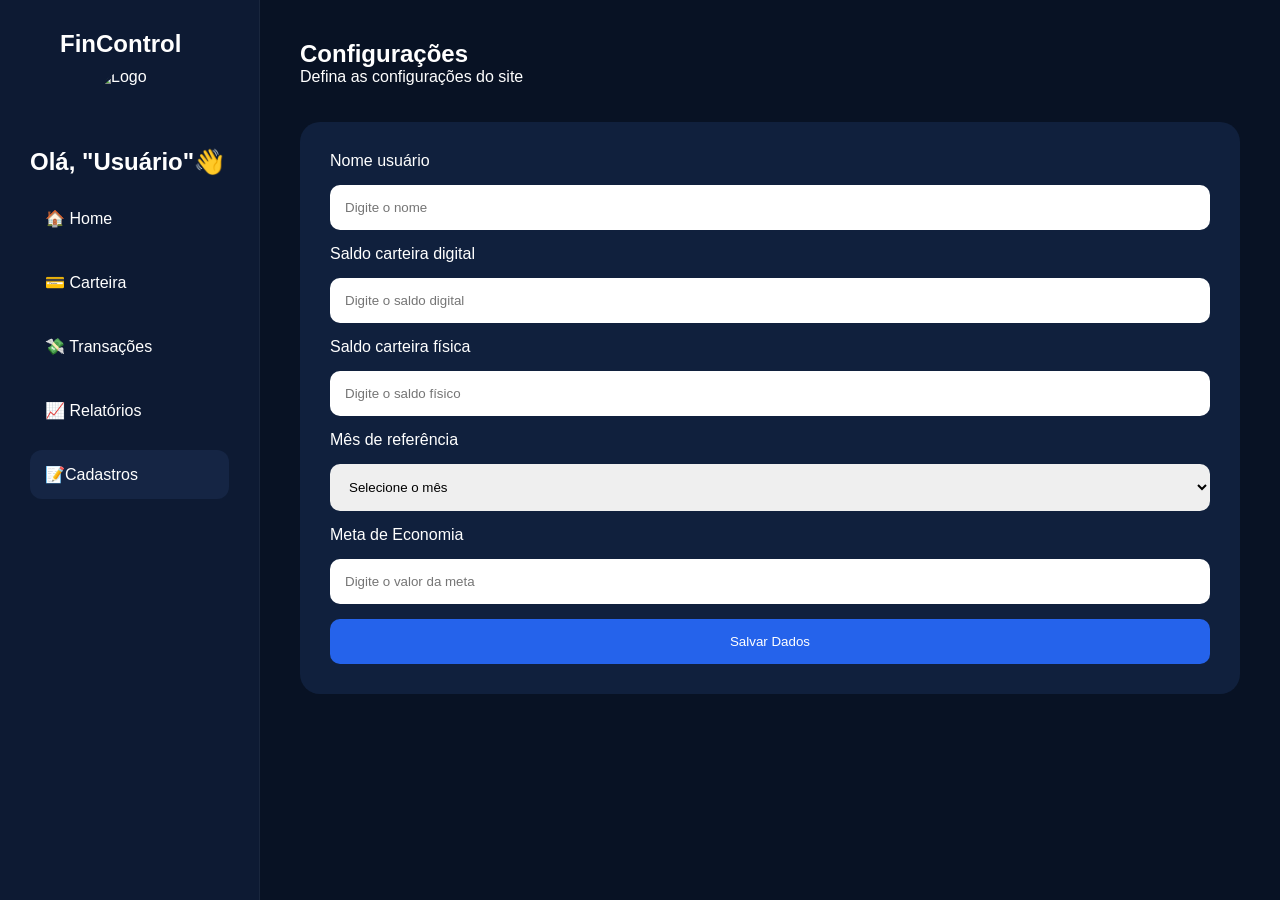
==== Cadastros.html @ 7ae5089d "atulizacao de configuracoes para cadastros" ====
<!DOCTYPE html>
<html lang="pt-BR">
    <head>
        <meta charset="UTF-8">
        <meta name="viewport" content="width=device-width, initial-scale=1.0">
        <title>Cadastros</title>
        <link rel="stylesheet" href="style.css">
        <link rel="icon" href="img/favicon.ico" type="image/x-icon">
    </head>
    <body>
        <div class="layout">
            <aside class="sidebar">
                <header>
                    <div>
                        <h2 class="app_tittle"><strong>FinControl</strong></h2>
                        <img src="img/usuario_banco.png" alt="Logo" class="img_usuario">
                        <h2 id="name_user">Olá, "Usuário"👋</h2> <br>
                    </div>
                </header>
                <nav>
                    <a href="Home.html">🏠 Home</a>
                        <a href="Carteira.html">💳 Carteira</a>
                        <a href="Transações.html">💸 Transações</a>
                        <a href="Relatórios.html">📈 Relatórios</a>
                        <a href="Cadastros.html" class="active_page"> 📝Cadastros</a>
                </nav>
            </aside>

            <aside class="configuracoes">
                <h1>Configurações</h1>
                <p>Defina as configurações do site</p> <br> <br>

                <form id="formConfig" class="config-card">
                    <label>Nome usuário</label>
                    <input id="inputUsuario" type="text" placeholder="Digite o nome" required>

                    <label>Saldo carteira digital</label>
                    <input id="inputCarteiraDigital" type="number" placeholder="Digite o saldo digital" required>

                    <label>Saldo carteira física</label>
                    <input id="inputCarteiraFisica" type="number" required placeholder="Digite o saldo físico" required>

                    <label>Mês de referência</label>
                    <select id="selectMesRef" required>
                        <option value="" disabled selected>Selecione o mês</option>
                        <option>Janeiro</option>
                        <option>Fevereiro</option>
                        <option>Março</option>
                        <option>Abril</option>
                        <option>Maio</option>
                        <option>Junho</option>
                        <option>Julho</option>
                        <option>Agosto</option>
                        <option>Setembro</option>
                        <option>Outubro</option>
                        <option>Novembro</option>
                        <option>Dezembro</option>
                    </select>

                    <label>Meta de Economia</label>
                    <input id="inputMeta" type="number" placeholder="Digite o valor da meta">

                    <button id="btnSalvar" type="submit">Salvar Dados</button>
                </form>
            </aside> <br>
        </div>
        <script src="script.js"></script>
    </body>
</html>
---- style.css ----
* {
    margin: 0;
    padding: 0;
    box-sizing: border-box;
    font-family: Arial;
}

body {
    background: #081224;
    color: white;
}

/* ===== LAYOUT ===== */

.layout {
    display: flex;
    min-height: 100vh;
}

.sidebar {
    width: 260px;
    flex-shrink: 0;
    background: #0d1a33;
    padding: 30px;
    border-right: 1px solid rgba(255, 255, 255, 0.05);
}

.img_usuario {
    width: 80px;
    height: 80px;
    border-radius: 50%;
    object-fit: cover;
    margin-left: 65px;
    display: flex;
}

.app_tittle {
    font-size: 24px;
    margin-bottom: 10px;
    margin-left: 30px;
}

nav {
    display: flex;
    flex-direction: column;
    gap: 15px;
}

nav a {
    text-decoration: none;
    color: white;
    padding: 15px;
    border-radius: 12px;
    transition: 0.3s;
}

nav a:hover {
    background: #152544;
}

nav a.active_page {
    background: #152544;
}

/* ===== PÁGINAS ===== */

.dashboard2,
.configuracoes,
.carteira2,
.transacoes2,
.relatorios2 {
    flex: 1;
    min-width: 0;
    padding: 40px;
}

/* ===== HOME ===== */

.cards-dashboard {
    display: grid;
    grid-template-columns: repeat(auto-fit, minmax(200px, 1fr));
    gap: 20px;
    margin-top: 30px;
}

.dashboard-card {
    padding: 25px;
    border-radius: 20px;
}

.saldo {
    background: #10203d;
}

.receita {
    background: #0f766e;
}

.despesa {
    background: #991b1b;
}

.metas {
    margin-top: 30px;
}

.meta-card {
    background: #10203d;
    padding: 25px;
    border-radius: 20px;
}

.barra {
    height: 15px;
    background: #1e293b;
    border-radius: 20px;
    margin-top: 20px;
}

.progresso {
    width: 0%;
    height: 100%;
    background: #006cfa9f;
    border-radius: 20px;
}

/* ===== CARTEIRA ===== */

.contas {
    display: flex;
    flex-wrap: wrap;
    gap: 20px;
    margin-top: 30px;
}

.conta-card {
    flex: 1;
    min-width: 200px;
    padding: 25px;
    border-radius: 20px;
    color: white;
}

.nubank,
.Nubank {
    background: linear-gradient(135deg, #10203d, #729bdd);
}


.cartoes {
    display: flex;
    flex-wrap: wrap;
    gap: 20px;
    margin-top: 20px;
}

.cartao {
    width: 320px;
    max-width: 100%;
    height: 180px;
    padding: 25px;
    border-radius: 20px;
    color: white;
    position: relative;
}

.roxo {
    background: linear-gradient(135deg, #10203d, #729bdd);
}

.preto {
    background: linear-gradient(135deg, #10203d, #729bdd);
}

.btn-apagar-cartao {
    position: absolute;
    top: 10px;
    right: 10px;
    width: 32px;
    height: 32px;
    background: rgba(0, 0, 0, 0.35);
    border: none;
    border-radius: 8px;
    color: white;
    cursor: pointer;
    display: flex;
    align-items: center;
    justify-content: center;
    font-size: 14px;
    transition: opacity 0.3s ease, background 0.3s ease;
    opacity: 0.5;
}

.btn-apagar-cartao:hover {
    opacity: 1;
    background: rgba(239, 68, 68, 0.7);
}

#btnNovoCartao {
    width: 60px;
    height: 60px;
    border-radius: 50%;
    background: #10203d;
    border: none;
    color: white;
    font-size: 30px;
    cursor: pointer;
    transition: opacity 0.3s ease;
}

#btnNovoCartao:hover {
    opacity: 0.8;
}

/* ===== TRANSAÇÕES ===== */

.form-transacao {
    background: #10203d;
    padding: 25px;
    border-radius: 20px;
    display: grid;
    gap: 15px;
}

.form-transacao input,
.form-transacao select {
    padding: 15px;
    border: none;
    border-radius: 10px;
}

.form-transacao button {
    padding: 15px;
    background: #2563eb;
    border: none;
    border-radius: 10px;
    color: white;
    cursor: pointer;
}

.lista-transacoes {
    margin-top: 30px;
}

.transacao-item {
    background: #10203d;
    padding: 20px;
    margin-top: 15px;
    border-radius: 15px;
    display: flex;
    justify-content: space-between;
    flex-wrap: wrap;
    gap: 10px;
}

.receita-item {
    border-left: 5px solid #10b981;
}

.despesa-item {
    border-left: 5px solid #ef4444;
}

/* ===== RELATÓRIOS ===== */

.cards-relatorio {
    display: grid;
    grid-template-columns: repeat(auto-fit, minmax(200px, 1fr));
    gap: 20px;
    margin-top: 30px;
}

.relatorio-card {
    background: #10203d;
    padding: 25px;
    border-radius: 20px;
}

.relatorio-card h2 {
    margin-top: 15px;
    font-size: 30px;

}

.historico-relatorio {
    margin-top: 40px;
    background: #10203d;
    padding: 25px;
    border-radius: 20px;
    overflow-x: auto;
}

table {
    width: 100%;
    margin-top: 20px;
    border-collapse: collapse;
}

th,
td {
    padding: 15px;
    text-align: left;
    border-bottom: 1px solid rgba(255, 255, 255, 0.1);
}

/* ===== CONFIGURAÇÕES ===== */

.config-card {
    background: #10203d;
    padding: 30px;
    border-radius: 20px;
    width: 100%;
    max-width: 100%;
    display: flex;
    flex-direction: column;
    gap: 15px;
}

.config-card input,
.config-card select {
    padding: 15px;
    border: none;
    border-radius: 10px;
    outline: none;
}

.config-card button {
    padding: 15px;
    background: #2563eb;
    border: none;
    border-radius: 10px;
    color: white;
    cursor: pointer;
}

/* ===== NOVO CARTÃO ===== */

#btnVoltar {
    padding: 10px;
    border-radius: 10px;
    border: none;
    background: #10203d;
    color: white;
    margin-bottom: 20px;
    cursor: pointer;
    font-size: 18px;
    transition: opacity 0.3s ease;
}

#btnVoltar:hover {
    opacity: 0.7;
}

/* ===== SELECTS DE MÊS ===== */

#select_mes_home,
#select_mes_relatorio,
#select_mes_carteira {
    padding: 10px;
    border-radius: 10px;
    border: none;
    background: #10203d;
    color: white;
    margin-bottom: 20px;
}

/* ===== HOW TO USE ===== */

#how_use {
    padding: 40px;
    text-align: center;
    margin-top: 40px;
}

/* ===== RESPONSIVO ===== */

@media (max-width: 768px) {
    .layout {
        flex-direction: column;
    }

    .sidebar {
        width: 100%;
        min-width: unset;
        padding: 20px;
        border-right: none;
        border-bottom: 1px solid rgba(255, 255, 255, 0.05);
    }

    .img_usuario {
        margin-left: 0;
    }

    nav {
        flex-direction: row;
        flex-wrap: wrap;
        gap: 8px;
    }

    nav a {
        padding: 10px 14px;
        font-size: 14px;
    }

    .dashboard2,
    .configuracoes,
    .carteira2,
    .transacoes2,
    .relatorios2 {
        padding: 20px;
    }

    .cartao {
        width: 100%;
        height: auto;
    }

    .contas {
        flex-direction: column;
    }

    th,
    td {
        padding: 10px;
        font-size: 13px;
    }
}
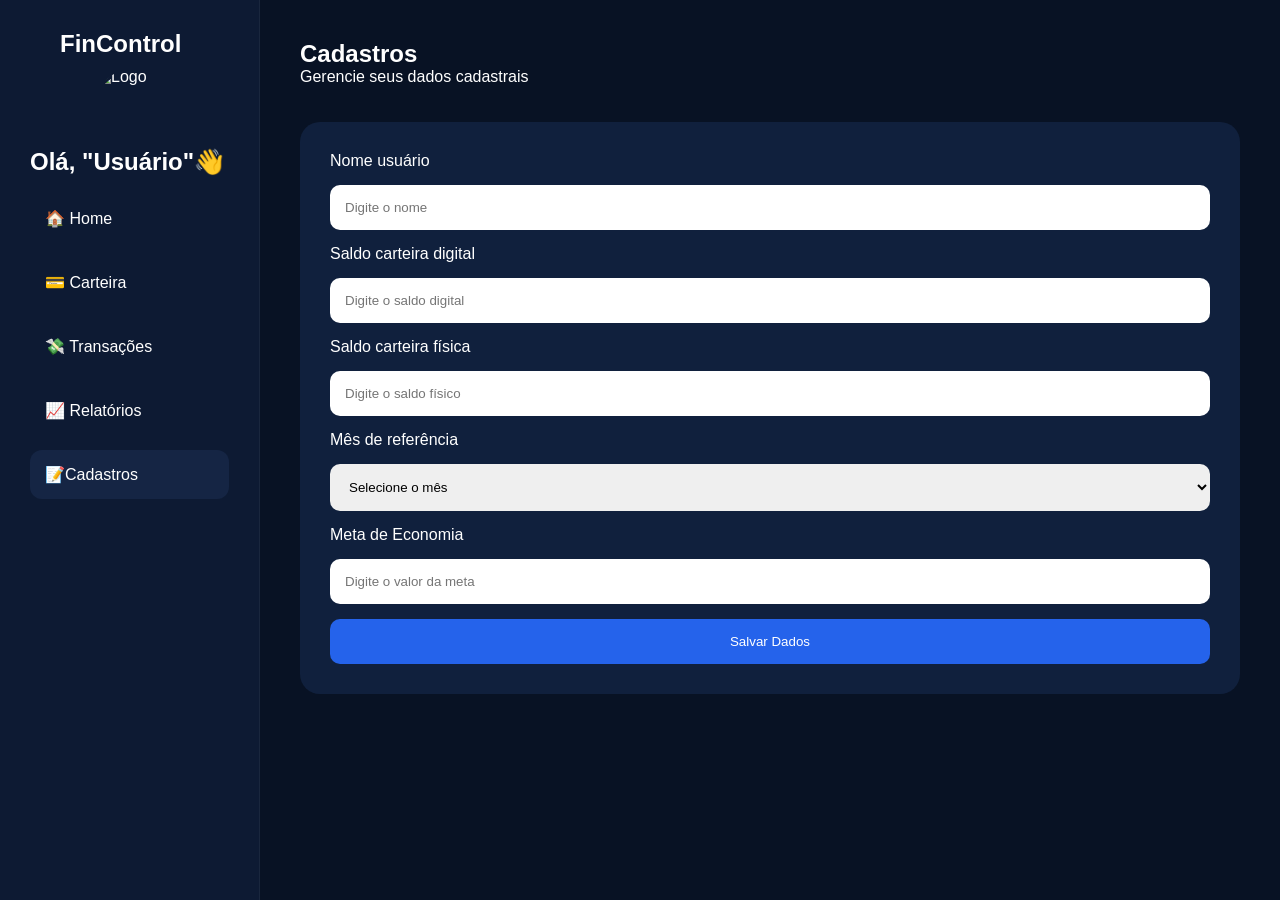
==== commit c1f9ee93: "update cadastros" ====
--- a/Cadastros.html
+++ b/Cadastros.html
@@ -27,8 +27,8 @@
             </aside>
 
             <aside class="configuracoes">
-                <h1>Configurações</h1>
-                <p>Defina as configurações do site</p> <br> <br>
+                <h1>Cadastros</h1>
+                <p>Gerencie seus dados cadastrais</p> <br> <br>
 
                 <form id="formConfig" class="config-card">
                     <label>Nome usuário</label>
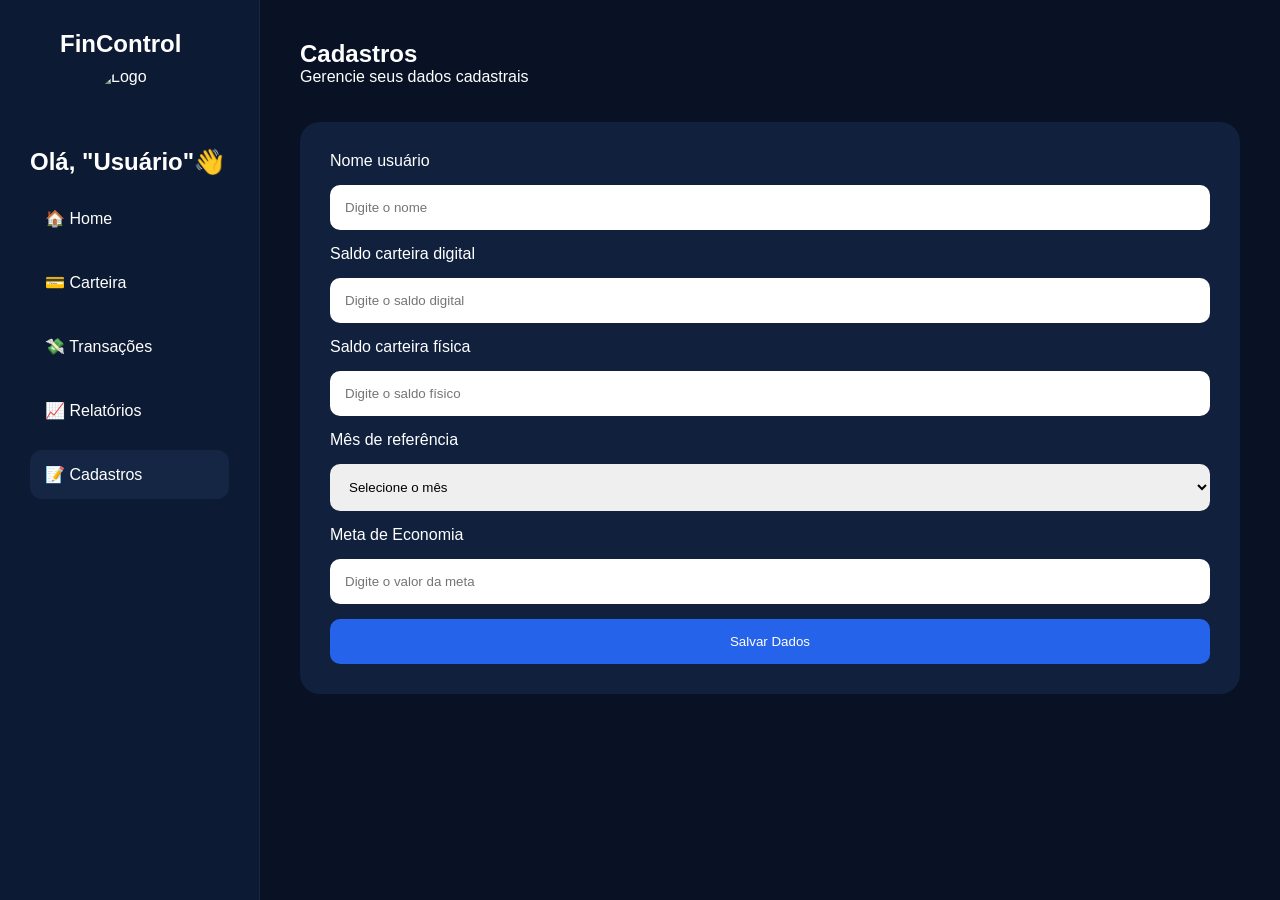
==== commit 5464bbd4: "commit" ====
--- a/Cadastros.html
+++ b/Cadastros.html
@@ -22,7 +22,7 @@
                         <a href="Carteira.html">💳 Carteira</a>
                         <a href="Transações.html">💸 Transações</a>
                         <a href="Relatórios.html">📈 Relatórios</a>
-                        <a href="Cadastros.html" class="active_page"> 📝Cadastros</a>
+                        <a href="Cadastros.html" class="active_page">📝 Cadastros</a>
                 </nav>
             </aside>
 
